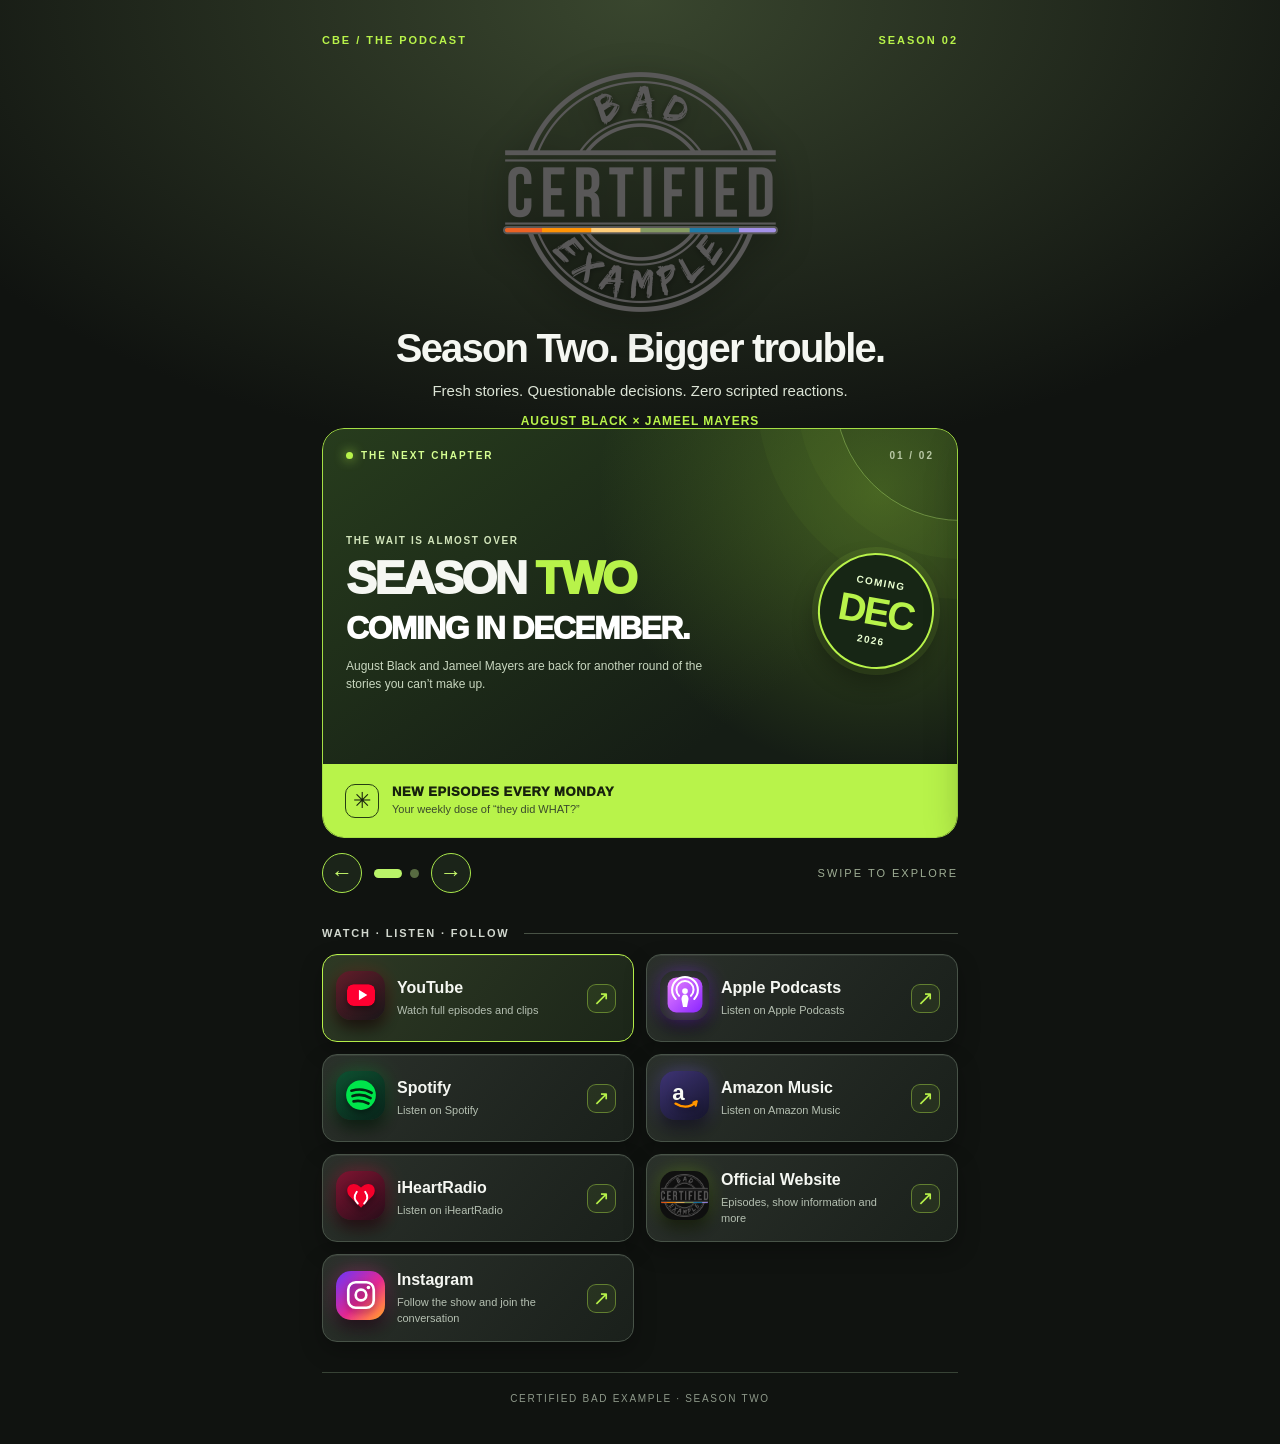
==== links/index.html @ 625cf78c "Add files via upload" ====
<!DOCTYPE html>

<html lang="en"><head><meta charset="utf-8"/><meta content="width=device-width,initial-scale=1" name="viewport"/><meta content="#101310" name="theme-color"/><meta content="Certified Bad Example Podcast Season Two arrives December 2026. New episodes Mondays with August Black and Jameel Mayers. Watch, listen, follow." name="description"/><title>Certified Bad Example | Watch, Listen &amp; Follow</title><style>
:root{--bg:#101310;--panel:#1e231f;--green:#b8f34a;--text:#f5f7f2;--muted:#b2bcb0}*{box-sizing:border-box}body{margin:0;min-height:100vh;background:radial-gradient(ellipse 80% 40% at 50% 0%,#39462e,transparent 80%),#101310;color:var(--text);font-family:Arial,Helvetica,sans-serif}.wrap{max-width:680px;padding:34px 22px 40px;margin:0 auto}.eyebrow{display:flex;justify-content:space-between;gap:10px;color:var(--green);font-size:11px;font-weight:800;letter-spacing:.18em}header{text-align:center}.logo{display:block;width:clamp(190px,44vw,275px);height:auto;margin:26px auto 14px;filter:drop-shadow(0 8px 18px #0007)}h1{font-size:clamp(27px,6vw,40px);letter-spacing:-.045em;margin:4px 0 8px}.lead{margin:0 auto;max-width:430px;color:#dce4d6;font-size:15px;line-height:1.55}.hosts{margin:12px 0 0;color:var(--green);font-size:12px;letter-spacing:.08em;font-weight:800}.divider{display:flex;align-items:center;gap:14px;margin:34px 0 15px;color:#d2d8cf;font-size:11px;font-weight:800;letter-spacing:.17em}.divider:after{content:'';height:1px;background:#485245;flex:1}.grid{display:grid;grid-template-columns:repeat(2,minmax(0,1fr));gap:12px}.card{display:flex;align-items:center;gap:12px;min-height:88px;padding:15px 13px;color:var(--text);background:linear-gradient(130deg,#2a302a,#1a201b);border:1px solid #485348;border-radius:15px;text-decoration:none;transition:transform .15s,border-color .15s}.card:hover:not(.unverified),.card:focus-visible{border-color:var(--green);transform:translateY(-2px);outline:none}.card:first-child{border-color:var(--green);background:linear-gradient(130deg,#2d3924,#1c2619)}.icon{width:43px;height:43px;flex:none;border-radius:11px;display:grid;place-items:center;background:#101711;color:#f8faf6}.icon.apple{color:#fff}.icon.web{color:var(--green)}.icon.instagram{color:#ed77c6}.copy{flex:1;min-width:0}strong{display:block;font-size:16px;line-height:1.25}small{display:block;margin-top:5px;color:#b5c0b2;font-size:11px;line-height:1.4}.go{color:var(--green);font-size:19px}.unverified{opacity:.78;cursor:not-allowed;border-style:dashed}.unverified .go{opacity:.7}.pending{font-size:8px;letter-spacing:.06em;line-height:1.4;color:#d2d8c8;text-align:right;max-width:53px}.note{font-size:11px;color:#9fa99b;text-align:center;line-height:1.6;margin:21px auto 0;max-width:450px}footer{border-top:1px solid #384336;margin-top:30px;padding-top:20px;text-align:center;font-size:10px;letter-spacing:.17em;color:#8e998a}@media(max-width:570px){.wrap{padding:25px 17px 32px}.grid{grid-template-columns:1fr;gap:10px}.card{min-height:74px;padding:12px 15px}.divider{margin-top:29px}.logo{margin-top:22px}}@media(prefers-reduced-motion:reduce){.card{transition:none}}

/* Consistent arrow affordance, luminous floating platform tiles */
.card{position:relative;overflow:visible;isolation:isolate;padding-right:17px;box-shadow:0 9px 22px #0004, inset 0 1px 0 #ffffff10;transition:transform .24s cubic-bezier(.2,.8,.2,1),border-color .24s,box-shadow .24s}
.card .go{display:grid;place-items:center;flex:none;width:29px;height:29px;border:1px solid #b8f34a66;border-radius:9px;background:#b8f34a12;font-size:20px;line-height:1;transition:transform .22s,background .22s}
.icon{position:relative;z-index:1;overflow:visible;width:49px;height:49px;border-radius:15px;background:linear-gradient(145deg,#343b36,#111713);box-shadow:0 9px 15px #0009,0 0 0 1px #ffffff20,inset 0 2px 2px #ffffff26;transform:translateY(-3px);transition:transform .24s cubic-bezier(.2,.8,.2,1),box-shadow .24s,filter .24s;filter:saturate(1.3)}
.icon svg{overflow:visible;filter:drop-shadow(0 3px 3px #0006)}
.icon.youtube{background:linear-gradient(145deg,#56202a,#181618);box-shadow:0 9px 16px #0009,0 0 19px #ff003329}
.icon.apple{background:linear-gradient(145deg,#ab5af0,#5121a0);box-shadow:0 9px 16px #0009,0 0 19px #a04dff55}
.icon.spotify{background:linear-gradient(145deg,#194d34,#0d211a);box-shadow:0 9px 16px #0009,0 0 19px #1ed76044}
.icon.amazon{background:linear-gradient(145deg,#3d3567,#151526);box-shadow:0 9px 16px #0009,0 0 19px #927dff55}
.icon.iheart{background:linear-gradient(145deg,#6c1a30,#230e18);box-shadow:0 9px 16px #0009,0 0 19px #ed255755}
.icon.web{background:linear-gradient(145deg,#314c25,#142017);box-shadow:0 9px 16px #0009,0 0 19px #b8f34a44}
.icon.instagram{background:linear-gradient(135deg,#643bd3,#c43384 55%,#ffae44);color:#fff;box-shadow:0 9px 16px #0009,0 0 19px #ef48ac55}
.card:hover:not(.unverified),.card:focus-visible{transform:translateY(-4px);box-shadow:0 15px 28px #0008,0 0 0 1px #b8f34a24}
.card:hover:not(.unverified) .icon,.card:focus-visible .icon{animation:icon-twitch .42s ease-in-out both;filter:saturate(1.6) brightness(1.12);box-shadow:0 15px 20px #000a,0 0 22px #b8f34a44}
.card:hover:not(.unverified) .go,.card:focus-visible .go{transform:translate(2px,-2px);background:#b8f34a2c}
@keyframes icon-twitch{0%{transform:translateY(-3px) rotate(0)}22%{transform:translateY(-7px) rotate(-8deg)}44%{transform:translateY(-5px) rotate(7deg)}65%{transform:translateY(-8px) rotate(-4deg)}85%{transform:translateY(-6px) rotate(2deg)}100%{transform:translateY(-7px) rotate(0)}}
@media(prefers-reduced-motion:reduce){.card,.icon,.card .go{transition:none!important}.card:hover:not(.unverified) .icon,.card:focus-visible .icon{animation:none!important}}

/* Season two editorial announcement */
.season-feature{position:relative;overflow:hidden;margin:26px 0 3px;padding:21px 23px 0;border:1px solid #a5df45;border-radius:22px;background:radial-gradient(circle at 88% 15%,#6f9e2c75,transparent 43%),linear-gradient(145deg,#273c1d,#151d15 68%);box-shadow:0 18px 48px #0007,0 0 35px #b8f34a16}
.season-feature:before{content:'';position:absolute;width:250px;height:250px;right:-130px;top:-160px;border:1px solid #c8ff7d5c;border-radius:50%;box-shadow:0 0 0 38px #b8f34a08,0 0 0 78px #b8f34a08;pointer-events:none}
.season-topline{display:flex;align-items:center;gap:8px;font-size:10px;letter-spacing:.2em;font-weight:900;color:#d6ff91}.live-dot{width:7px;height:7px;border-radius:50%;background:var(--green);box-shadow:0 0 12px var(--green)}.season-number{margin-left:auto;color:#b9c9a6}
.season-main{display:flex;align-items:center;justify-content:space-between;gap:14px;padding:20px 0 23px}.season-kicker{font-size:10px;font-weight:900;letter-spacing:.16em;color:#d2e5bb}.season-main h2{margin:8px 0 10px;font-size:clamp(29px,5.3vw,46px);line-height:.99;letter-spacing:-.055em;font-weight:950}.season-main h2 em{font-style:normal;color:var(--green)}.season-main h2 span{font-size:.69em;color:#fff;letter-spacing:-.045em}.season-main p{margin:0;max-width:360px;color:#c8d6bf;font-size:12px;line-height:1.5}.dec-stamp{flex:none;display:flex;flex-direction:column;align-items:center;justify-content:center;gap:4px;width:116px;height:116px;border:2px solid var(--green);border-radius:50%;color:#e9ffd1;transform:rotate(10deg);box-shadow:0 0 0 6px #b8f34a18,0 12px 25px #0005;background:#172615}.dec-stamp span{font-size:10px;letter-spacing:.14em;font-weight:900}.dec-stamp b{font-size:39px;line-height:1;color:var(--green);letter-spacing:-.06em}
.monday-banner{display:flex;align-items:center;gap:13px;margin:0 -23px;padding:15px 22px;background:var(--green);color:#17210d}.calendar-icon{display:grid;place-items:center;flex:none;width:34px;height:34px;border:1.5px solid #263d13;border-radius:10px;font-size:22px}.monday-banner div{flex:1}.monday-banner b{display:block;font-size:13px;letter-spacing:.045em;font-weight:950}.monday-banner small{display:block;margin-top:3px;font-size:11px;color:#3a4a2c}.monday-tag{font-size:12px;font-weight:900;white-space:nowrap}
@media(max-width:570px){.season-feature{margin-top:23px;padding:17px 17px 0;border-radius:19px}.season-main{gap:8px;padding:20px 0}.season-main h2{font-size:clamp(28px,8vw,41px)}.season-main p{font-size:11px}.dec-stamp{width:84px;height:84px}.dec-stamp b{font-size:29px}.dec-stamp span{font-size:8px}.monday-banner{margin:0 -17px;padding:14px 15px;gap:9px}.monday-banner b{font-size:11px}.monday-banner small{font-size:10px}.monday-tag{font-size:10px}.calendar-icon{width:30px;height:30px}}
@media(max-width:360px){.dec-stamp{width:69px;height:69px}.dec-stamp b{font-size:24px}.monday-tag{display:none}}


/* Season cards: native horizontal swipe, keyboard/button controls */
.season-viewport{overflow-x:auto;scroll-snap-type:x mandatory;scroll-behavior:smooth;scrollbar-width:none;border-radius:42px}.season-viewport::-webkit-scrollbar{display:none}.season-track{display:flex;width:100%;gap:18px}.season-track>.season-feature{min-width:100%;width:100%;flex:0 0 100%;scroll-snap-align:start;box-sizing:border-box}.season-controls{display:flex;align-items:center;gap:12px;margin:15px 0 20px}.season-arrow{background:#1b2419;border:1px solid #a8e64b;color:#c7fb6c;border-radius:50%;height:40px;width:40px;font-size:22px;cursor:pointer}.season-arrow:hover{background:#baf469;color:#111}.season-dots{display:flex;gap:8px}.season-dot{width:9px;height:9px;border-radius:50%;border:0;background:#586b42;cursor:pointer;padding:0}.season-dot.is-active{background:#baf469;width:28px;border-radius:8px}.swipe-hint{margin-left:auto;font-size:11px;letter-spacing:2px;color:#9fae95}.season-one-slide .season-main{min-height:340px}.season-one-slide h2{font-size:clamp(35px,5vw,78px)}.season-one-cta{display:inline-flex;align-items:center;gap:20px;background:#c0f66b;color:#12200d;padding:15px 22px;border-radius:12px;text-decoration:none;font-weight:900;margin-top:23px;letter-spacing:.5px;box-shadow:0 9px 30px #0005}.season-one-cta:hover{transform:translateY(-3px)}.season-one-medallion{width:200px;height:200px;flex-shrink:0;border:3px solid #c2f76a;border-radius:50%;display:flex;flex-direction:column;justify-content:center;align-items:center;color:#c2f76a;box-shadow:0 0 0 12px #c2f76a15,0 20px 30px #0005}.season-one-medallion b{font-size:96px;line-height:1}.season-one-medallion span{letter-spacing:3px;font-weight:800}.icon.web{background:#111!important;overflow:hidden}.icon.web .web-brand-logo{width:100%;height:100%;object-fit:contain;border-radius:50%;filter:drop-shadow(0 3px 6px #0008)}.icon.apple{background:transparent!important}.icon.apple svg{filter:drop-shadow(0 6px 8px #a055ff55)}
@media(max-width:650px){.season-viewport{border-radius:28px}.season-track{gap:12px}.season-one-medallion{width:92px;height:92px;border-width:2px;position:absolute;right:24px;top:55px}.season-one-medallion b{font-size:42px}.season-one-medallion span{font-size:9px;letter-spacing:1px}.season-one-slide .season-main{position:relative;min-height:0}.season-one-slide .season-main>div:first-child{padding-top:80px}.season-one-cta{font-size:12px;padding:13px 14px}.swipe-hint{font-size:9px;letter-spacing:1px}}
@media(prefers-reduced-motion:reduce){.season-viewport{scroll-behavior:auto}}

/* Both carousel panels retain identical dimensions at every breakpoint. */
.season-viewport{border-radius:22px}
.season-track{align-items:stretch}
.season-track>.season-feature{margin:0;min-height:350px;height:350px;display:flex;flex-direction:column;justify-content:space-between}
.season-feature .season-main{flex:1;min-height:0;padding:14px 0;align-items:center}
.season-one-slide .season-main h2{font-size:clamp(29px,5.3vw,46px)}
.season-one-slide .season-one-cta{margin-top:12px}
@media(max-width:570px){.season-track>.season-feature{height:365px;min-height:365px}.season-one-slide .season-main h2{font-size:clamp(26px,7.3vw,37px)}.season-one-slide .season-one-cta{font-size:10px;padding:9px 10px}.season-main{gap:7px}.season-one-medallion{width:72px;height:72px;min-width:72px}.season-one-medallion b{font-size:30px}}
@media(max-width:380px){.season-track>.season-feature{height:395px;min-height:395px}.season-one-medallion{width:59px;height:59px;min-width:59px}.season-one-medallion b{font-size:24px}}

/* Prevent season-one CTA from overlapping the pinned bottom banner. */
.season-one-slide .season-main{min-height:0!important;flex:1 1 auto;align-items:center;padding-bottom:14px!important;overflow:hidden}
.season-one-slide .season-main>div:first-child{min-width:0}
.season-one-slide .season-one-cta{margin-top:12px!important;padding:12px 18px!important;font-size:clamp(12px,1.5vw,18px);max-width:100%;position:relative;z-index:2;white-space:normal}
.season-one-slide .season-main h2{line-height:1.02!important;margin:9px 0!important}
.season-one-slide .season-main p{margin:9px 0!important}
.season-one-slide .monday-banner{flex-shrink:0;position:relative;z-index:3}
@media(max-width:650px){.season-one-slide .season-main{padding:11px 14px 10px!important;align-items:stretch}.season-one-slide .season-main>div:first-child{padding-top:75px!important}.season-one-slide .season-main h2{font-size:clamp(28px,7vw,42px)!important;line-height:1.02!important}.season-one-slide .season-main p{font-size:12px!important;line-height:1.35!important;margin:6px 0!important}.season-one-slide .season-one-cta{font-size:11px!important;padding:10px 11px!important;margin-top:8px!important}.season-one-slide .season-kicker{font-size:10px!important}}
</style><style>
/* October master: season panels equal height; CTA never touches banner */
.season-track{align-items:stretch}.season-track>.season-feature{height:410px!important;min-height:410px!important;max-height:410px!important;margin-bottom:0!important;display:flex;flex-direction:column;padding-bottom:0!important}
.season-track .season-main{flex:1;min-height:0;align-items:center;padding:15px 0 18px!important}
.season-track .monday-banner{margin-top:auto;flex:none;min-height:73px}
.season-track .season-one-cta,.season-track .season-cta{display:inline-flex;align-items:center;justify-content:space-between;gap:16px;max-width:100%;width:auto!important;min-height:48px!important;margin-top:14px!important;padding:12px 17px!important;font-size:clamp(11px,1.6vw,15px)!important;line-height:1.15!important;border-radius:12px!important;white-space:normal!important;text-align:left;box-sizing:border-box}
.season-track .season-one-cta:hover{transform:translateY(-2px)}
@media(max-width:570px){.season-track>.season-feature{height:405px!important;min-height:405px!important;max-height:405px!important}.season-track .season-main{padding:14px 0!important;align-items:center}.season-track .season-one-cta{font-size:12px!important;min-height:48px!important;padding:11px 13px!important}.season-track .season-main h2{font-size:clamp(26px,7.1vw,40px)!important;line-height:1.04!important}.season-track .dec-stamp{width:72px;height:72px}.season-track .season-one-stamp{width:82px!important;height:82px!important}}
@media(max-width:370px){.season-track>.season-feature{height:435px!important;min-height:435px!important;max-height:435px!important}.season-track .season-main h2{font-size:26px!important}}
</style><style>@media(max-width:570px){.season-track .season-feature:has(a[href="season-one.html"]) .dec-stamp,.season-track .season-feature:has(a[href="season-one.html"]) .season-one-stamp{display:none!important}.season-track .season-feature:has(a[href="season-one.html"]) .season-main{justify-content:flex-start!important}.season-track .season-feature:has(a[href="season-one.html"]) .season-main>div:first-child{max-width:100%!important}}</style><style>.link-note{color:#bfc9b7;font-size:12px;line-height:1.5;margin:12px 6px 0;max-width:650px}</style></head><body><main class="wrap"><div class="eyebrow"><span>CBE / THE PODCAST</span><span>SEASON 02</span></div><header><img alt="Certified Bad Examples official logo" class="logo" src="[data-uri]"/><h1>Season Two. Bigger trouble.</h1><p class="lead">Fresh stories. Questionable decisions. Zero scripted reactions.</p><p class="hosts">AUGUST BLACK × JAMEEL MAYERS</p></header><div aria-label="Season highlights, swipe to browse" class="season-viewport"><div class="season-track" id="season-track"><section aria-label="Season two premiere announcement" class="season-feature"><div class="season-topline"><span class="live-dot"></span> THE NEXT CHAPTER <span class="season-number">01 / 02</span></div><div class="season-main"><div><span class="season-kicker">THE WAIT IS ALMOST OVER</span><h2>SEASON <em>TWO</em><br/><span>COMING IN DECEMBER.</span></h2><p>August Black and Jameel Mayers are back for another round of the stories you can’t make up.</p></div><div aria-hidden="true" class="dec-stamp"><span>COMING</span><b>DEC</b><span>2026</span></div></div><div class="monday-banner"><span aria-hidden="true" class="calendar-icon">✳</span><div><b>NEW EPISODES EVERY MONDAY</b><small>Your weekly dose of “they did WHAT?”</small></div></div></section><section aria-label="Season one archive" class="season-feature season-one-slide"><div class="season-topline"><span class="live-dot"></span> THE FIRST CHAPTER <span class="season-number">02 / 02</span></div><div class="season-main"><div><span class="season-kicker">19 EPISODES. COUNTLESS BAD DECISIONS.</span><h2>SEASON <em>ONE</em><br/><span>THE CHAOS THAT STARTED IT ALL.</span></h2><p>August Black and Jameel Mayers survived 19 episodes of questionable judgment. You can watch every one.</p><a class="season-one-cta" href="season-one.html">EXPLORE ALL 19 EPISODES <span aria-hidden="true">↗</span></a></div><div aria-hidden="true" class="season-one-medallion"><b>19</b><span>EPISODES</span></div></div><div class="monday-banner"><span aria-hidden="true" class="calendar-icon">▶</span><div><b>THE ENTIRE FIRST SEASON</b><small>Watch the stories that started the conversation.</small></div></div></section></div></div><div class="season-controls"><button aria-label="Previous season card" class="season-arrow" id="prev-season" type="button">←</button><span class="season-dots"><button aria-current="true" aria-label="Show season two card" class="season-dot is-active" data-slide="0" type="button"></button><button aria-label="Show season one card" class="season-dot" data-slide="1" type="button"></button></span><button aria-label="Next season card" class="season-arrow" id="next-season" type="button">→</button><span class="swipe-hint">SWIPE TO EXPLORE</span></div><div class="divider">WATCH · LISTEN · FOLLOW</div><nav aria-label="Podcast destinations" class="grid"><a aria-label="YouTube: Watch full episodes and clips" class="card" href="https://www.youtube.com/@CertifiedBadExample_Podcast" rel="noopener noreferrer" target="_blank"><span class="icon youtube"><svg aria-hidden="true" height="34" role="img" viewbox="0 0 32 32" width="34"><rect fill="#FF0033" height="20" rx="6" width="26" x="3" y="6"></rect><path d="M14 11l8 5-8 5z" fill="white"></path></svg></span><span class="copy"><strong>YouTube</strong><small>Watch full episodes and clips</small></span><span aria-hidden="true" class="go">↗</span></a><a aria-label="Apple Podcasts: Listen on Apple Podcasts" class="card" data-link-status="platform-search-not-direct-listing" href="https://podcasts.apple.com/us/podcast/certified-bad-example-podcast/id1891465123" rel="noopener noreferrer" target="_blank"><span class="icon apple"><svg aria-hidden="true" height="38" viewbox="0 0 48 48" width="38"><defs><lineargradient id="apGrad" x1="0" x2="1" y1="0" y2="1"><stop stop-color="#db8cff"></stop><stop offset="1" stop-color="#7b2ee6"></stop></lineargradient></defs><rect fill="url(#apGrad)" height="44" rx="11" width="44" x="2" y="2"></rect><circle cx="24" cy="19" fill="white" r="3.6"></circle><path d="M19.5 29c.4-3.8 2-5.6 4.5-5.6s4.1 1.8 4.5 5.6l-2 10h-5z" fill="white"></path><path d="M16.5 25a10.8 10.8 0 1 1 15 0M12.3 29a16.3 16.3 0 1 1 23.4 0" fill="none" stroke="white" stroke-linecap="round" stroke-width="2.6"></path></svg></span><span class="copy"><strong>Apple Podcasts</strong><small>Listen on Apple Podcasts</small></span><span aria-hidden="true" class="go">↗</span></a><a aria-label="Spotify: Listen on Spotify" class="card" data-link-status="platform-search-not-direct-listing" href="https://open.spotify.com/show/1NpJSMO56lSqh73CsW2lV0?si=5e8efbe4632c406e" rel="noopener noreferrer" target="_blank"><span class="icon spotify"><svg aria-hidden="true" height="34" role="img" viewbox="0 0 32 32" width="34"><circle cx="16" cy="16" fill="#1ED760" r="14"></circle><path d="M7 12c7-2 14-1 19 2M8 17c6-2 12-1 17 2M9 22c5-1 10 0 14 2" fill="none" stroke="#092314" stroke-linecap="round" stroke-width="2.5"></path></svg></span><span class="copy"><strong>Spotify</strong><small>Listen on Spotify</small></span><span aria-hidden="true" class="go">↗</span></a><a aria-label="Amazon Music: Listen on Amazon Music" class="card" href="https://music.amazon.com/podcasts/b48de740-711e-4e06-acd8-63424a7d4831/certified-bad-example-podcast" rel="noopener noreferrer" target="_blank"><span class="icon amazon"><svg aria-hidden="true" height="34" role="img" viewbox="0 0 32 32" width="34"><text fill="currentColor" font-family="Arial,sans-serif" font-size="21" font-weight="800" x="4" y="21">a</text><path d="M7 24c8 5 15 3 20-2l-3 1m3-1-1 4" fill="none" stroke="#FF9900" stroke-linecap="round" stroke-linejoin="round" stroke-width="2"></path></svg></span><span class="copy"><strong>Amazon Music</strong><small>Listen on Amazon Music</small></span><span aria-hidden="true" class="go">↗</span></a><a aria-label="iHeartRadio: Listen on iHeartRadio" class="card" data-link-status="platform-search-not-direct-listing" href="https://www.iheart.com/podcast/269-certified-bad-example-podc-342770700" rel="noopener noreferrer" target="_blank"><span class="icon iheart"><svg aria-hidden="true" height="34" role="img" viewbox="0 0 32 32" width="34"><path d="M16 28 5 17C-1 9 8 1 16 9c8-8 17 0 11 8z" fill="#C6002B"></path><path d="M12 13c-3 4-2 8 1 11m7-11c3 4 2 8-1 11" fill="none" stroke="white" stroke-linecap="round" stroke-width="1.8"></path></svg></span><span class="copy"><strong>iHeartRadio</strong><small>Listen on iHeartRadio</small></span><span aria-hidden="true" class="go">↗</span></a><a aria-label="Official Website: Episodes, show information and more" class="card" href="https://cbe-podcast.pages.dev/#home" rel="noopener noreferrer" target="_blank"><span class="icon web"><img alt="" class="web-brand-logo" height="44" src="[data-uri]" width="44"/></span><span class="copy"><strong>Official Website</strong><small>Episodes, show information and more</small></span><span aria-hidden="true" class="go">↗</span></a><a aria-label="Instagram: Follow the show and join the conversation" class="card" href="https://www.instagram.com/certifiedbadexample/" rel="noopener noreferrer" target="_blank"><span class="icon instagram"><svg aria-hidden="true" height="34" role="img" viewbox="0 0 32 32" width="34"><rect fill="none" height="24" rx="7" stroke="currentColor" stroke-width="2.5" width="24" x="4" y="4"></rect><circle cx="16" cy="16" fill="none" r="5" stroke="currentColor" stroke-width="2.5"></circle><circle cx="23" cy="9" fill="currentColor" r="1.7"></circle></svg></span><span class="copy"><strong>Instagram</strong><small>Follow the show and join the conversation</small></span><span aria-hidden="true" class="go">↗</span></a></nav><footer>CERTIFIED BAD EXAMPLE · SEASON TWO</footer></main><script>(()=>{const v=document.querySelector('.season-viewport'),dots=[...document.querySelectorAll('.season-dot')];const go=i=>{v.scrollTo({left:i*v.clientWidth,behavior:matchMedia('(prefers-reduced-motion: reduce)').matches?'instant':'smooth'});};document.querySelector('#prev-season').addEventListener('click',()=>go(Math.max(0,Math.round(v.scrollLeft/v.clientWidth)-1)));document.querySelector('#next-season').addEventListener('click',()=>go(Math.min(1,Math.round(v.scrollLeft/v.clientWidth)+1)));dots.forEach((b,i)=>b.addEventListener('click',()=>go(i)));v.addEventListener('scroll',()=>{let i=Math.max(0,Math.min(1,Math.round(v.scrollLeft/v.clientWidth)));dots.forEach((d,j)=>{d.classList.toggle('is-active',i===j);if(i===j)d.setAttribute('aria-current','true');else d.removeAttribute('aria-current')})},{passive:true});})();</script></body></html>
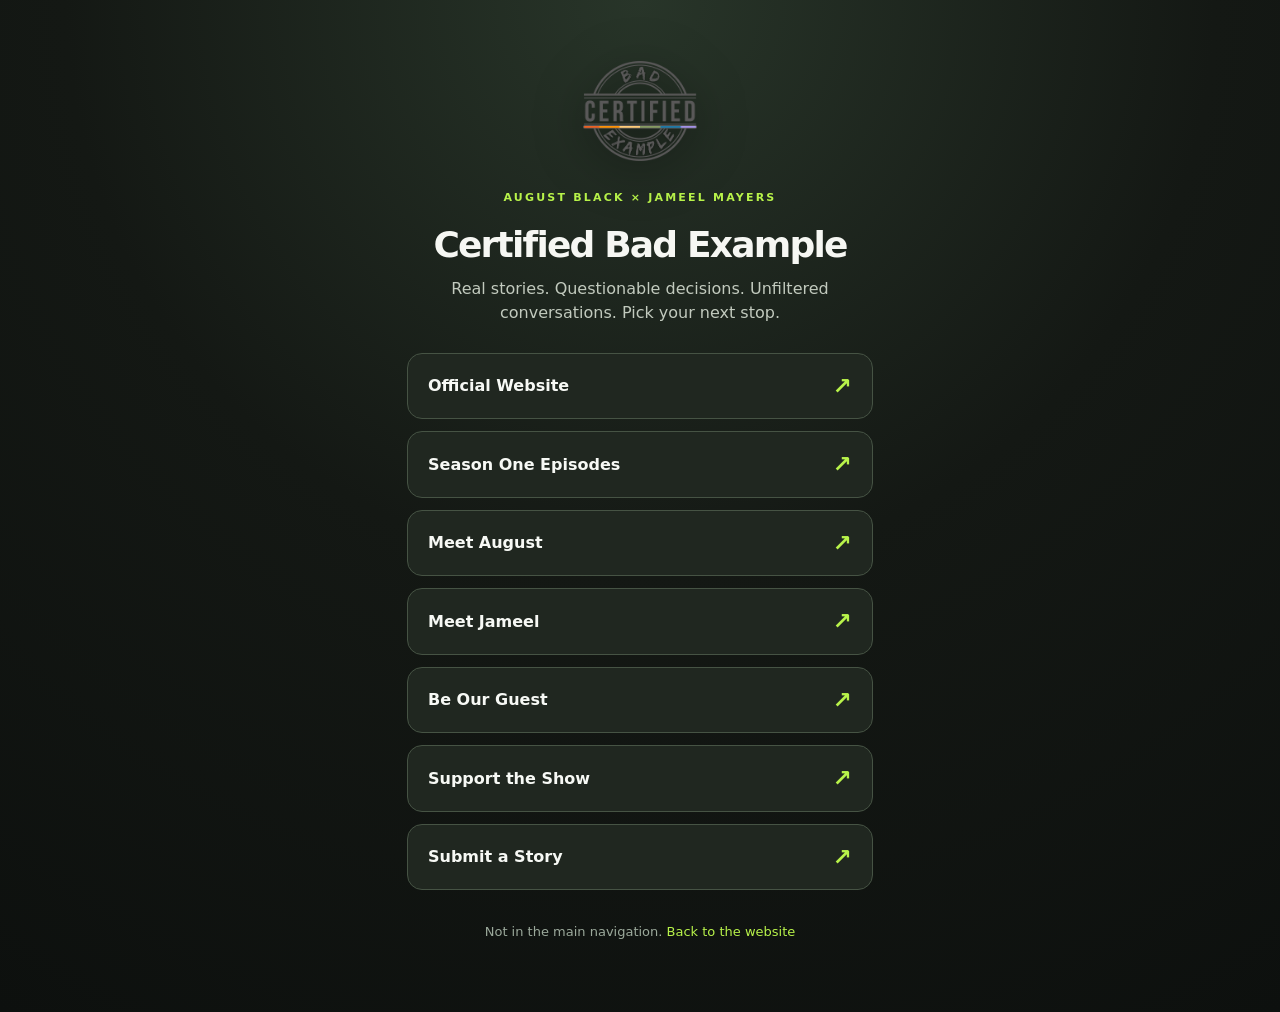
==== commit 53cde5a1: "Add files via upload" ====
--- a/links/index.html
+++ b/links/index.html
@@ -1,66 +1,3 @@
-<!DOCTYPE html>
-
-<html lang="en"><head><meta charset="utf-8"/><meta content="width=device-width,initial-scale=1" name="viewport"/><meta content="#101310" name="theme-color"/><meta content="Certified Bad Example Podcast Season Two arrives December 2026. New episodes Mondays with August Black and Jameel Mayers. Watch, listen, follow." name="description"/><title>Certified Bad Example | Watch, Listen &amp; Follow</title><style>
-:root{--bg:#101310;--panel:#1e231f;--green:#b8f34a;--text:#f5f7f2;--muted:#b2bcb0}*{box-sizing:border-box}body{margin:0;min-height:100vh;background:radial-gradient(ellipse 80% 40% at 50% 0%,#39462e,transparent 80%),#101310;color:var(--text);font-family:Arial,Helvetica,sans-serif}.wrap{max-width:680px;padding:34px 22px 40px;margin:0 auto}.eyebrow{display:flex;justify-content:space-between;gap:10px;color:var(--green);font-size:11px;font-weight:800;letter-spacing:.18em}header{text-align:center}.logo{display:block;width:clamp(190px,44vw,275px);height:auto;margin:26px auto 14px;filter:drop-shadow(0 8px 18px #0007)}h1{font-size:clamp(27px,6vw,40px);letter-spacing:-.045em;margin:4px 0 8px}.lead{margin:0 auto;max-width:430px;color:#dce4d6;font-size:15px;line-height:1.55}.hosts{margin:12px 0 0;color:var(--green);font-size:12px;letter-spacing:.08em;font-weight:800}.divider{display:flex;align-items:center;gap:14px;margin:34px 0 15px;color:#d2d8cf;font-size:11px;font-weight:800;letter-spacing:.17em}.divider:after{content:'';height:1px;background:#485245;flex:1}.grid{display:grid;grid-template-columns:repeat(2,minmax(0,1fr));gap:12px}.card{display:flex;align-items:center;gap:12px;min-height:88px;padding:15px 13px;color:var(--text);background:linear-gradient(130deg,#2a302a,#1a201b);border:1px solid #485348;border-radius:15px;text-decoration:none;transition:transform .15s,border-color .15s}.card:hover:not(.unverified),.card:focus-visible{border-color:var(--green);transform:translateY(-2px);outline:none}.card:first-child{border-color:var(--green);background:linear-gradient(130deg,#2d3924,#1c2619)}.icon{width:43px;height:43px;flex:none;border-radius:11px;display:grid;place-items:center;background:#101711;color:#f8faf6}.icon.apple{color:#fff}.icon.web{color:var(--green)}.icon.instagram{color:#ed77c6}.copy{flex:1;min-width:0}strong{display:block;font-size:16px;line-height:1.25}small{display:block;margin-top:5px;color:#b5c0b2;font-size:11px;line-height:1.4}.go{color:var(--green);font-size:19px}.unverified{opacity:.78;cursor:not-allowed;border-style:dashed}.unverified .go{opacity:.7}.pending{font-size:8px;letter-spacing:.06em;line-height:1.4;color:#d2d8c8;text-align:right;max-width:53px}.note{font-size:11px;color:#9fa99b;text-align:center;line-height:1.6;margin:21px auto 0;max-width:450px}footer{border-top:1px solid #384336;margin-top:30px;padding-top:20px;text-align:center;font-size:10px;letter-spacing:.17em;color:#8e998a}@media(max-width:570px){.wrap{padding:25px 17px 32px}.grid{grid-template-columns:1fr;gap:10px}.card{min-height:74px;padding:12px 15px}.divider{margin-top:29px}.logo{margin-top:22px}}@media(prefers-reduced-motion:reduce){.card{transition:none}}
-
-/* Consistent arrow affordance, luminous floating platform tiles */
-.card{position:relative;overflow:visible;isolation:isolate;padding-right:17px;box-shadow:0 9px 22px #0004, inset 0 1px 0 #ffffff10;transition:transform .24s cubic-bezier(.2,.8,.2,1),border-color .24s,box-shadow .24s}
-.card .go{display:grid;place-items:center;flex:none;width:29px;height:29px;border:1px solid #b8f34a66;border-radius:9px;background:#b8f34a12;font-size:20px;line-height:1;transition:transform .22s,background .22s}
-.icon{position:relative;z-index:1;overflow:visible;width:49px;height:49px;border-radius:15px;background:linear-gradient(145deg,#343b36,#111713);box-shadow:0 9px 15px #0009,0 0 0 1px #ffffff20,inset 0 2px 2px #ffffff26;transform:translateY(-3px);transition:transform .24s cubic-bezier(.2,.8,.2,1),box-shadow .24s,filter .24s;filter:saturate(1.3)}
-.icon svg{overflow:visible;filter:drop-shadow(0 3px 3px #0006)}
-.icon.youtube{background:linear-gradient(145deg,#56202a,#181618);box-shadow:0 9px 16px #0009,0 0 19px #ff003329}
-.icon.apple{background:linear-gradient(145deg,#ab5af0,#5121a0);box-shadow:0 9px 16px #0009,0 0 19px #a04dff55}
-.icon.spotify{background:linear-gradient(145deg,#194d34,#0d211a);box-shadow:0 9px 16px #0009,0 0 19px #1ed76044}
-.icon.amazon{background:linear-gradient(145deg,#3d3567,#151526);box-shadow:0 9px 16px #0009,0 0 19px #927dff55}
-.icon.iheart{background:linear-gradient(145deg,#6c1a30,#230e18);box-shadow:0 9px 16px #0009,0 0 19px #ed255755}
-.icon.web{background:linear-gradient(145deg,#314c25,#142017);box-shadow:0 9px 16px #0009,0 0 19px #b8f34a44}
-.icon.instagram{background:linear-gradient(135deg,#643bd3,#c43384 55%,#ffae44);color:#fff;box-shadow:0 9px 16px #0009,0 0 19px #ef48ac55}
-.card:hover:not(.unverified),.card:focus-visible{transform:translateY(-4px);box-shadow:0 15px 28px #0008,0 0 0 1px #b8f34a24}
-.card:hover:not(.unverified) .icon,.card:focus-visible .icon{animation:icon-twitch .42s ease-in-out both;filter:saturate(1.6) brightness(1.12);box-shadow:0 15px 20px #000a,0 0 22px #b8f34a44}
-.card:hover:not(.unverified) .go,.card:focus-visible .go{transform:translate(2px,-2px);background:#b8f34a2c}
-@keyframes icon-twitch{0%{transform:translateY(-3px) rotate(0)}22%{transform:translateY(-7px) rotate(-8deg)}44%{transform:translateY(-5px) rotate(7deg)}65%{transform:translateY(-8px) rotate(-4deg)}85%{transform:translateY(-6px) rotate(2deg)}100%{transform:translateY(-7px) rotate(0)}}
-@media(prefers-reduced-motion:reduce){.card,.icon,.card .go{transition:none!important}.card:hover:not(.unverified) .icon,.card:focus-visible .icon{animation:none!important}}
-
-/* Season two editorial announcement */
-.season-feature{position:relative;overflow:hidden;margin:26px 0 3px;padding:21px 23px 0;border:1px solid #a5df45;border-radius:22px;background:radial-gradient(circle at 88% 15%,#6f9e2c75,transparent 43%),linear-gradient(145deg,#273c1d,#151d15 68%);box-shadow:0 18px 48px #0007,0 0 35px #b8f34a16}
-.season-feature:before{content:'';position:absolute;width:250px;height:250px;right:-130px;top:-160px;border:1px solid #c8ff7d5c;border-radius:50%;box-shadow:0 0 0 38px #b8f34a08,0 0 0 78px #b8f34a08;pointer-events:none}
-.season-topline{display:flex;align-items:center;gap:8px;font-size:10px;letter-spacing:.2em;font-weight:900;color:#d6ff91}.live-dot{width:7px;height:7px;border-radius:50%;background:var(--green);box-shadow:0 0 12px var(--green)}.season-number{margin-left:auto;color:#b9c9a6}
-.season-main{display:flex;align-items:center;justify-content:space-between;gap:14px;padding:20px 0 23px}.season-kicker{font-size:10px;font-weight:900;letter-spacing:.16em;color:#d2e5bb}.season-main h2{margin:8px 0 10px;font-size:clamp(29px,5.3vw,46px);line-height:.99;letter-spacing:-.055em;font-weight:950}.season-main h2 em{font-style:normal;color:var(--green)}.season-main h2 span{font-size:.69em;color:#fff;letter-spacing:-.045em}.season-main p{margin:0;max-width:360px;color:#c8d6bf;font-size:12px;line-height:1.5}.dec-stamp{flex:none;display:flex;flex-direction:column;align-items:center;justify-content:center;gap:4px;width:116px;height:116px;border:2px solid var(--green);border-radius:50%;color:#e9ffd1;transform:rotate(10deg);box-shadow:0 0 0 6px #b8f34a18,0 12px 25px #0005;background:#172615}.dec-stamp span{font-size:10px;letter-spacing:.14em;font-weight:900}.dec-stamp b{font-size:39px;line-height:1;color:var(--green);letter-spacing:-.06em}
-.monday-banner{display:flex;align-items:center;gap:13px;margin:0 -23px;padding:15px 22px;background:var(--green);color:#17210d}.calendar-icon{display:grid;place-items:center;flex:none;width:34px;height:34px;border:1.5px solid #263d13;border-radius:10px;font-size:22px}.monday-banner div{flex:1}.monday-banner b{display:block;font-size:13px;letter-spacing:.045em;font-weight:950}.monday-banner small{display:block;margin-top:3px;font-size:11px;color:#3a4a2c}.monday-tag{font-size:12px;font-weight:900;white-space:nowrap}
-@media(max-width:570px){.season-feature{margin-top:23px;padding:17px 17px 0;border-radius:19px}.season-main{gap:8px;padding:20px 0}.season-main h2{font-size:clamp(28px,8vw,41px)}.season-main p{font-size:11px}.dec-stamp{width:84px;height:84px}.dec-stamp b{font-size:29px}.dec-stamp span{font-size:8px}.monday-banner{margin:0 -17px;padding:14px 15px;gap:9px}.monday-banner b{font-size:11px}.monday-banner small{font-size:10px}.monday-tag{font-size:10px}.calendar-icon{width:30px;height:30px}}
-@media(max-width:360px){.dec-stamp{width:69px;height:69px}.dec-stamp b{font-size:24px}.monday-tag{display:none}}
-
-
-/* Season cards: native horizontal swipe, keyboard/button controls */
-.season-viewport{overflow-x:auto;scroll-snap-type:x mandatory;scroll-behavior:smooth;scrollbar-width:none;border-radius:42px}.season-viewport::-webkit-scrollbar{display:none}.season-track{display:flex;width:100%;gap:18px}.season-track>.season-feature{min-width:100%;width:100%;flex:0 0 100%;scroll-snap-align:start;box-sizing:border-box}.season-controls{display:flex;align-items:center;gap:12px;margin:15px 0 20px}.season-arrow{background:#1b2419;border:1px solid #a8e64b;color:#c7fb6c;border-radius:50%;height:40px;width:40px;font-size:22px;cursor:pointer}.season-arrow:hover{background:#baf469;color:#111}.season-dots{display:flex;gap:8px}.season-dot{width:9px;height:9px;border-radius:50%;border:0;background:#586b42;cursor:pointer;padding:0}.season-dot.is-active{background:#baf469;width:28px;border-radius:8px}.swipe-hint{margin-left:auto;font-size:11px;letter-spacing:2px;color:#9fae95}.season-one-slide .season-main{min-height:340px}.season-one-slide h2{font-size:clamp(35px,5vw,78px)}.season-one-cta{display:inline-flex;align-items:center;gap:20px;background:#c0f66b;color:#12200d;padding:15px 22px;border-radius:12px;text-decoration:none;font-weight:900;margin-top:23px;letter-spacing:.5px;box-shadow:0 9px 30px #0005}.season-one-cta:hover{transform:translateY(-3px)}.season-one-medallion{width:200px;height:200px;flex-shrink:0;border:3px solid #c2f76a;border-radius:50%;display:flex;flex-direction:column;justify-content:center;align-items:center;color:#c2f76a;box-shadow:0 0 0 12px #c2f76a15,0 20px 30px #0005}.season-one-medallion b{font-size:96px;line-height:1}.season-one-medallion span{letter-spacing:3px;font-weight:800}.icon.web{background:#111!important;overflow:hidden}.icon.web .web-brand-logo{width:100%;height:100%;object-fit:contain;border-radius:50%;filter:drop-shadow(0 3px 6px #0008)}.icon.apple{background:transparent!important}.icon.apple svg{filter:drop-shadow(0 6px 8px #a055ff55)}
-@media(max-width:650px){.season-viewport{border-radius:28px}.season-track{gap:12px}.season-one-medallion{width:92px;height:92px;border-width:2px;position:absolute;right:24px;top:55px}.season-one-medallion b{font-size:42px}.season-one-medallion span{font-size:9px;letter-spacing:1px}.season-one-slide .season-main{position:relative;min-height:0}.season-one-slide .season-main>div:first-child{padding-top:80px}.season-one-cta{font-size:12px;padding:13px 14px}.swipe-hint{font-size:9px;letter-spacing:1px}}
-@media(prefers-reduced-motion:reduce){.season-viewport{scroll-behavior:auto}}
-
-/* Both carousel panels retain identical dimensions at every breakpoint. */
-.season-viewport{border-radius:22px}
-.season-track{align-items:stretch}
-.season-track>.season-feature{margin:0;min-height:350px;height:350px;display:flex;flex-direction:column;justify-content:space-between}
-.season-feature .season-main{flex:1;min-height:0;padding:14px 0;align-items:center}
-.season-one-slide .season-main h2{font-size:clamp(29px,5.3vw,46px)}
-.season-one-slide .season-one-cta{margin-top:12px}
-@media(max-width:570px){.season-track>.season-feature{height:365px;min-height:365px}.season-one-slide .season-main h2{font-size:clamp(26px,7.3vw,37px)}.season-one-slide .season-one-cta{font-size:10px;padding:9px 10px}.season-main{gap:7px}.season-one-medallion{width:72px;height:72px;min-width:72px}.season-one-medallion b{font-size:30px}}
-@media(max-width:380px){.season-track>.season-feature{height:395px;min-height:395px}.season-one-medallion{width:59px;height:59px;min-width:59px}.season-one-medallion b{font-size:24px}}
-
-/* Prevent season-one CTA from overlapping the pinned bottom banner. */
-.season-one-slide .season-main{min-height:0!important;flex:1 1 auto;align-items:center;padding-bottom:14px!important;overflow:hidden}
-.season-one-slide .season-main>div:first-child{min-width:0}
-.season-one-slide .season-one-cta{margin-top:12px!important;padding:12px 18px!important;font-size:clamp(12px,1.5vw,18px);max-width:100%;position:relative;z-index:2;white-space:normal}
-.season-one-slide .season-main h2{line-height:1.02!important;margin:9px 0!important}
-.season-one-slide .season-main p{margin:9px 0!important}
-.season-one-slide .monday-banner{flex-shrink:0;position:relative;z-index:3}
-@media(max-width:650px){.season-one-slide .season-main{padding:11px 14px 10px!important;align-items:stretch}.season-one-slide .season-main>div:first-child{padding-top:75px!important}.season-one-slide .season-main h2{font-size:clamp(28px,7vw,42px)!important;line-height:1.02!important}.season-one-slide .season-main p{font-size:12px!important;line-height:1.35!important;margin:6px 0!important}.season-one-slide .season-one-cta{font-size:11px!important;padding:10px 11px!important;margin-top:8px!important}.season-one-slide .season-kicker{font-size:10px!important}}
-</style><style>
-/* October master: season panels equal height; CTA never touches banner */
-.season-track{align-items:stretch}.season-track>.season-feature{height:410px!important;min-height:410px!important;max-height:410px!important;margin-bottom:0!important;display:flex;flex-direction:column;padding-bottom:0!important}
-.season-track .season-main{flex:1;min-height:0;align-items:center;padding:15px 0 18px!important}
-.season-track .monday-banner{margin-top:auto;flex:none;min-height:73px}
-.season-track .season-one-cta,.season-track .season-cta{display:inline-flex;align-items:center;justify-content:space-between;gap:16px;max-width:100%;width:auto!important;min-height:48px!important;margin-top:14px!important;padding:12px 17px!important;font-size:clamp(11px,1.6vw,15px)!important;line-height:1.15!important;border-radius:12px!important;white-space:normal!important;text-align:left;box-sizing:border-box}
-.season-track .season-one-cta:hover{transform:translateY(-2px)}
-@media(max-width:570px){.season-track>.season-feature{height:405px!important;min-height:405px!important;max-height:405px!important}.season-track .season-main{padding:14px 0!important;align-items:center}.season-track .season-one-cta{font-size:12px!important;min-height:48px!important;padding:11px 13px!important}.season-track .season-main h2{font-size:clamp(26px,7.1vw,40px)!important;line-height:1.04!important}.season-track .dec-stamp{width:72px;height:72px}.season-track .season-one-stamp{width:82px!important;height:82px!important}}
-@media(max-width:370px){.season-track>.season-feature{height:435px!important;min-height:435px!important;max-height:435px!important}.season-track .season-main h2{font-size:26px!important}}
-</style><style>@media(max-width:570px){.season-track .season-feature:has(a[href="season-one.html"]) .dec-stamp,.season-track .season-feature:has(a[href="season-one.html"]) .season-one-stamp{display:none!important}.season-track .season-feature:has(a[href="season-one.html"]) .season-main{justify-content:flex-start!important}.season-track .season-feature:has(a[href="season-one.html"]) .season-main>div:first-child{max-width:100%!important}}</style><style>.link-note{color:#bfc9b7;font-size:12px;line-height:1.5;margin:12px 6px 0;max-width:650px}</style></head><body><main class="wrap"><div class="eyebrow"><span>CBE / THE PODCAST</span><span>SEASON 02</span></div><header><img alt="Certified Bad Examples official logo" class="logo" src="[data-uri]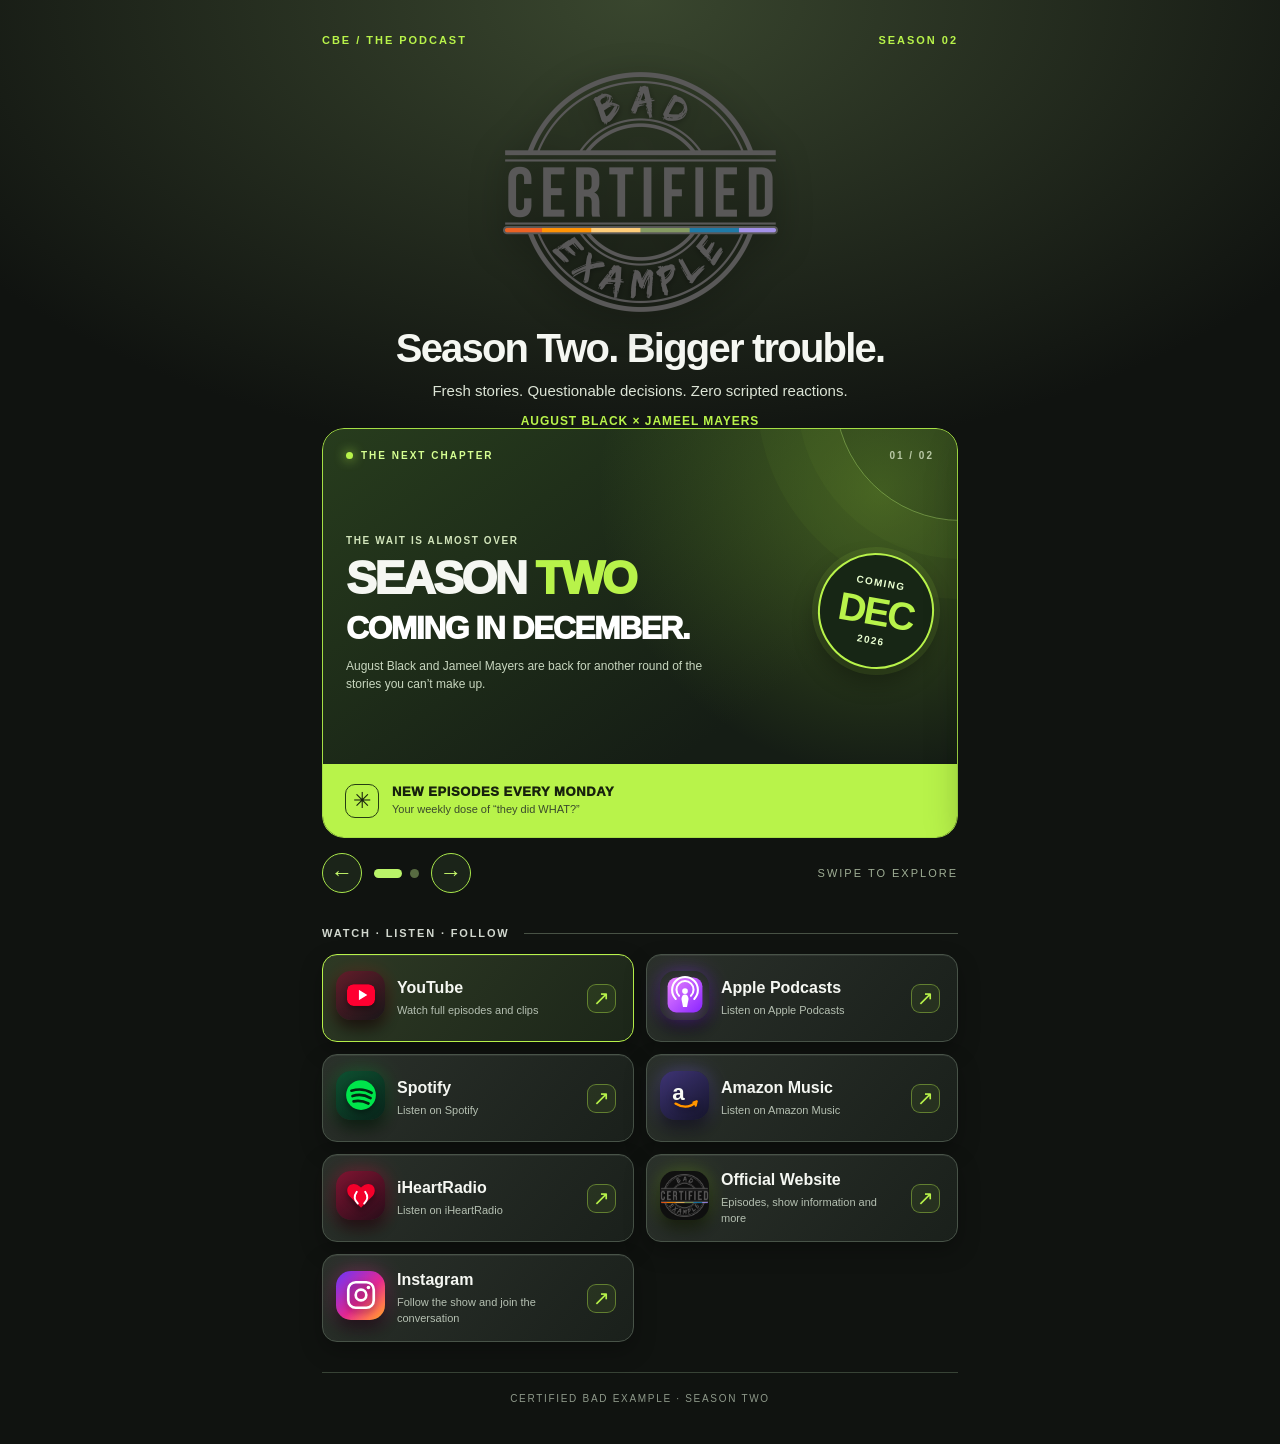
==== commit b07851d7: "Add files via upload" ====
--- a/links/index.html
+++ b/links/index.html
@@ -1,3 +1,66 @@
-<!doctype html><html lang="en"><head><meta charset="utf-8"><meta name="viewport" content="width=device-width, initial-scale=1"><meta name="robots" content="noindex, nofollow"><meta name="theme-color" content="#121512"><title>Links | Certified Bad Example</title><style>
-:root{color-scheme:dark}*{box-sizing:border-box}body{margin:0;background:radial-gradient(circle at 50% 0%,#283529 0%,#141814 48%,#0d100e 100%);color:#f6f7f3;font:16px/1.5 system-ui,-apple-system,Segoe UI,sans-serif;min-height:100vh}main{max-width:510px;margin:auto;padding:54px 22px 70px;text-align:center}.logo{width:114px;height:114px;object-fit:contain;filter:drop-shadow(0 8px 24px #0009)}h1{font-size:clamp(27px,6vw,36px);line-height:1.12;letter-spacing:-.05em;margin:18px 0 12px}p{color:#c2cabe;margin:0 0 28px}.tag{color:#b8f34a;text-transform:uppercase;letter-spacing:.2em;font-weight:750;font-size:11px;margin-top:15px}.links{display:grid;gap:12px;text-align:left}.links a{display:flex;align-items:center;justify-content:space-between;gap:16px;min-height:64px;padding:15px 20px;color:#f7f9f5;text-decoration:none;background:#202720;border:1px solid #465344;border-radius:15px;font-weight:700;transition:background .2s,border-color .2s}.links a:hover,.links a:focus-visible{background:#2b382b;border-color:#b8f34a;outline:none}.links span{color:#b8f34a;font-size:23px}.foot{margin-top:32px;font-size:13px;color:#9ba99b}.foot a{color:#b8f34a;text-decoration:none}@media(max-width:420px){main{padding-top:34px}.logo{width:96px;height:96px}}
-</style></head><body><main><img class="logo" src="certified-bad-logo.png" alt="Certified Bad Example logo"><div class="tag">August Black × Jameel Mayers</div><h1>Certified Bad Example</h1><p>Real stories. Questionable decisions. Unfiltered conversations. Pick your next stop.</p><nav class="links" aria-label="Quick links"><a href="/">Official Website <span aria-hidden="true">↗</span></a><a href="/season-one.html">Season One Episodes <span aria-hidden="true">↗</span></a><a href="/august.html">Meet August <span aria-hidden="true">↗</span></a><a href="/jameel.html">Meet Jameel <span aria-hidden="true">↗</span></a><a href="/guest.html">Be Our Guest <span aria-hidden="true">↗</span></a><a href="/support.html">Support the Show <span aria-hidden="true">↗</span></a><a href="/submit.html">Submit a Story <span aria-hidden="true">↗</span></a></nav><div class="foot">Not in the main navigation. <a href="/">Back to the website</a></div></main></body></html>+<!DOCTYPE html>
+
+<html lang="en"><head><meta charset="utf-8"/><meta content="width=device-width,initial-scale=1" name="viewport"/><meta content="#101310" name="theme-color"/><meta content="Certified Bad Example Podcast Season Two arrives December 2026. New episodes Mondays with August Black and Jameel Mayers. Watch, listen, follow." name="description"/><title>Certified Bad Example | Watch, Listen &amp; Follow</title><style>
+:root{--bg:#101310;--panel:#1e231f;--green:#b8f34a;--text:#f5f7f2;--muted:#b2bcb0}*{box-sizing:border-box}body{margin:0;min-height:100vh;background:radial-gradient(ellipse 80% 40% at 50% 0%,#39462e,transparent 80%),#101310;color:var(--text);font-family:Arial,Helvetica,sans-serif}.wrap{max-width:680px;padding:34px 22px 40px;margin:0 auto}.eyebrow{display:flex;justify-content:space-between;gap:10px;color:var(--green);font-size:11px;font-weight:800;letter-spacing:.18em}header{text-align:center}.logo{display:block;width:clamp(190px,44vw,275px);height:auto;margin:26px auto 14px;filter:drop-shadow(0 8px 18px #0007)}h1{font-size:clamp(27px,6vw,40px);letter-spacing:-.045em;margin:4px 0 8px}.lead{margin:0 auto;max-width:430px;color:#dce4d6;font-size:15px;line-height:1.55}.hosts{margin:12px 0 0;color:var(--green);font-size:12px;letter-spacing:.08em;font-weight:800}.divider{display:flex;align-items:center;gap:14px;margin:34px 0 15px;color:#d2d8cf;font-size:11px;font-weight:800;letter-spacing:.17em}.divider:after{content:'';height:1px;background:#485245;flex:1}.grid{display:grid;grid-template-columns:repeat(2,minmax(0,1fr));gap:12px}.card{display:flex;align-items:center;gap:12px;min-height:88px;padding:15px 13px;color:var(--text);background:linear-gradient(130deg,#2a302a,#1a201b);border:1px solid #485348;border-radius:15px;text-decoration:none;transition:transform .15s,border-color .15s}.card:hover:not(.unverified),.card:focus-visible{border-color:var(--green);transform:translateY(-2px);outline:none}.card:first-child{border-color:var(--green);background:linear-gradient(130deg,#2d3924,#1c2619)}.icon{width:43px;height:43px;flex:none;border-radius:11px;display:grid;place-items:center;background:#101711;color:#f8faf6}.icon.apple{color:#fff}.icon.web{color:var(--green)}.icon.instagram{color:#ed77c6}.copy{flex:1;min-width:0}strong{display:block;font-size:16px;line-height:1.25}small{display:block;margin-top:5px;color:#b5c0b2;font-size:11px;line-height:1.4}.go{color:var(--green);font-size:19px}.unverified{opacity:.78;cursor:not-allowed;border-style:dashed}.unverified .go{opacity:.7}.pending{font-size:8px;letter-spacing:.06em;line-height:1.4;color:#d2d8c8;text-align:right;max-width:53px}.note{font-size:11px;color:#9fa99b;text-align:center;line-height:1.6;margin:21px auto 0;max-width:450px}footer{border-top:1px solid #384336;margin-top:30px;padding-top:20px;text-align:center;font-size:10px;letter-spacing:.17em;color:#8e998a}@media(max-width:570px){.wrap{padding:25px 17px 32px}.grid{grid-template-columns:1fr;gap:10px}.card{min-height:74px;padding:12px 15px}.divider{margin-top:29px}.logo{margin-top:22px}}@media(prefers-reduced-motion:reduce){.card{transition:none}}
+
+/* Consistent arrow affordance, luminous floating platform tiles */
+.card{position:relative;overflow:visible;isolation:isolate;padding-right:17px;box-shadow:0 9px 22px #0004, inset 0 1px 0 #ffffff10;transition:transform .24s cubic-bezier(.2,.8,.2,1),border-color .24s,box-shadow .24s}
+.card .go{display:grid;place-items:center;flex:none;width:29px;height:29px;border:1px solid #b8f34a66;border-radius:9px;background:#b8f34a12;font-size:20px;line-height:1;transition:transform .22s,background .22s}
+.icon{position:relative;z-index:1;overflow:visible;width:49px;height:49px;border-radius:15px;background:linear-gradient(145deg,#343b36,#111713);box-shadow:0 9px 15px #0009,0 0 0 1px #ffffff20,inset 0 2px 2px #ffffff26;transform:translateY(-3px);transition:transform .24s cubic-bezier(.2,.8,.2,1),box-shadow .24s,filter .24s;filter:saturate(1.3)}
+.icon svg{overflow:visible;filter:drop-shadow(0 3px 3px #0006)}
+.icon.youtube{background:linear-gradient(145deg,#56202a,#181618);box-shadow:0 9px 16px #0009,0 0 19px #ff003329}
+.icon.apple{background:linear-gradient(145deg,#ab5af0,#5121a0);box-shadow:0 9px 16px #0009,0 0 19px #a04dff55}
+.icon.spotify{background:linear-gradient(145deg,#194d34,#0d211a);box-shadow:0 9px 16px #0009,0 0 19px #1ed76044}
+.icon.amazon{background:linear-gradient(145deg,#3d3567,#151526);box-shadow:0 9px 16px #0009,0 0 19px #927dff55}
+.icon.iheart{background:linear-gradient(145deg,#6c1a30,#230e18);box-shadow:0 9px 16px #0009,0 0 19px #ed255755}
+.icon.web{background:linear-gradient(145deg,#314c25,#142017);box-shadow:0 9px 16px #0009,0 0 19px #b8f34a44}
+.icon.instagram{background:linear-gradient(135deg,#643bd3,#c43384 55%,#ffae44);color:#fff;box-shadow:0 9px 16px #0009,0 0 19px #ef48ac55}
+.card:hover:not(.unverified),.card:focus-visible{transform:translateY(-4px);box-shadow:0 15px 28px #0008,0 0 0 1px #b8f34a24}
+.card:hover:not(.unverified) .icon,.card:focus-visible .icon{animation:icon-twitch .42s ease-in-out both;filter:saturate(1.6) brightness(1.12);box-shadow:0 15px 20px #000a,0 0 22px #b8f34a44}
+.card:hover:not(.unverified) .go,.card:focus-visible .go{transform:translate(2px,-2px);background:#b8f34a2c}
+@keyframes icon-twitch{0%{transform:translateY(-3px) rotate(0)}22%{transform:translateY(-7px) rotate(-8deg)}44%{transform:translateY(-5px) rotate(7deg)}65%{transform:translateY(-8px) rotate(-4deg)}85%{transform:translateY(-6px) rotate(2deg)}100%{transform:translateY(-7px) rotate(0)}}
+@media(prefers-reduced-motion:reduce){.card,.icon,.card .go{transition:none!important}.card:hover:not(.unverified) .icon,.card:focus-visible .icon{animation:none!important}}
+
+/* Season two editorial announcement */
+.season-feature{position:relative;overflow:hidden;margin:26px 0 3px;padding:21px 23px 0;border:1px solid #a5df45;border-radius:22px;background:radial-gradient(circle at 88% 15%,#6f9e2c75,transparent 43%),linear-gradient(145deg,#273c1d,#151d15 68%);box-shadow:0 18px 48px #0007,0 0 35px #b8f34a16}
+.season-feature:before{content:'';position:absolute;width:250px;height:250px;right:-130px;top:-160px;border:1px solid #c8ff7d5c;border-radius:50%;box-shadow:0 0 0 38px #b8f34a08,0 0 0 78px #b8f34a08;pointer-events:none}
+.season-topline{display:flex;align-items:center;gap:8px;font-size:10px;letter-spacing:.2em;font-weight:900;color:#d6ff91}.live-dot{width:7px;height:7px;border-radius:50%;background:var(--green);box-shadow:0 0 12px var(--green)}.season-number{margin-left:auto;color:#b9c9a6}
+.season-main{display:flex;align-items:center;justify-content:space-between;gap:14px;padding:20px 0 23px}.season-kicker{font-size:10px;font-weight:900;letter-spacing:.16em;color:#d2e5bb}.season-main h2{margin:8px 0 10px;font-size:clamp(29px,5.3vw,46px);line-height:.99;letter-spacing:-.055em;font-weight:950}.season-main h2 em{font-style:normal;color:var(--green)}.season-main h2 span{font-size:.69em;color:#fff;letter-spacing:-.045em}.season-main p{margin:0;max-width:360px;color:#c8d6bf;font-size:12px;line-height:1.5}.dec-stamp{flex:none;display:flex;flex-direction:column;align-items:center;justify-content:center;gap:4px;width:116px;height:116px;border:2px solid var(--green);border-radius:50%;color:#e9ffd1;transform:rotate(10deg);box-shadow:0 0 0 6px #b8f34a18,0 12px 25px #0005;background:#172615}.dec-stamp span{font-size:10px;letter-spacing:.14em;font-weight:900}.dec-stamp b{font-size:39px;line-height:1;color:var(--green);letter-spacing:-.06em}
+.monday-banner{display:flex;align-items:center;gap:13px;margin:0 -23px;padding:15px 22px;background:var(--green);color:#17210d}.calendar-icon{display:grid;place-items:center;flex:none;width:34px;height:34px;border:1.5px solid #263d13;border-radius:10px;font-size:22px}.monday-banner div{flex:1}.monday-banner b{display:block;font-size:13px;letter-spacing:.045em;font-weight:950}.monday-banner small{display:block;margin-top:3px;font-size:11px;color:#3a4a2c}.monday-tag{font-size:12px;font-weight:900;white-space:nowrap}
+@media(max-width:570px){.season-feature{margin-top:23px;padding:17px 17px 0;border-radius:19px}.season-main{gap:8px;padding:20px 0}.season-main h2{font-size:clamp(28px,8vw,41px)}.season-main p{font-size:11px}.dec-stamp{width:84px;height:84px}.dec-stamp b{font-size:29px}.dec-stamp span{font-size:8px}.monday-banner{margin:0 -17px;padding:14px 15px;gap:9px}.monday-banner b{font-size:11px}.monday-banner small{font-size:10px}.monday-tag{font-size:10px}.calendar-icon{width:30px;height:30px}}
+@media(max-width:360px){.dec-stamp{width:69px;height:69px}.dec-stamp b{font-size:24px}.monday-tag{display:none}}
+
+
+/* Season cards: native horizontal swipe, keyboard/button controls */
+.season-viewport{overflow-x:auto;scroll-snap-type:x mandatory;scroll-behavior:smooth;scrollbar-width:none;border-radius:42px}.season-viewport::-webkit-scrollbar{display:none}.season-track{display:flex;width:100%;gap:18px}.season-track>.season-feature{min-width:100%;width:100%;flex:0 0 100%;scroll-snap-align:start;box-sizing:border-box}.season-controls{display:flex;align-items:center;gap:12px;margin:15px 0 20px}.season-arrow{background:#1b2419;border:1px solid #a8e64b;color:#c7fb6c;border-radius:50%;height:40px;width:40px;font-size:22px;cursor:pointer}.season-arrow:hover{background:#baf469;color:#111}.season-dots{display:flex;gap:8px}.season-dot{width:9px;height:9px;border-radius:50%;border:0;background:#586b42;cursor:pointer;padding:0}.season-dot.is-active{background:#baf469;width:28px;border-radius:8px}.swipe-hint{margin-left:auto;font-size:11px;letter-spacing:2px;color:#9fae95}.season-one-slide .season-main{min-height:340px}.season-one-slide h2{font-size:clamp(35px,5vw,78px)}.season-one-cta{display:inline-flex;align-items:center;gap:20px;background:#c0f66b;color:#12200d;padding:15px 22px;border-radius:12px;text-decoration:none;font-weight:900;margin-top:23px;letter-spacing:.5px;box-shadow:0 9px 30px #0005}.season-one-cta:hover{transform:translateY(-3px)}.season-one-medallion{width:200px;height:200px;flex-shrink:0;border:3px solid #c2f76a;border-radius:50%;display:flex;flex-direction:column;justify-content:center;align-items:center;color:#c2f76a;box-shadow:0 0 0 12px #c2f76a15,0 20px 30px #0005}.season-one-medallion b{font-size:96px;line-height:1}.season-one-medallion span{letter-spacing:3px;font-weight:800}.icon.web{background:#111!important;overflow:hidden}.icon.web .web-brand-logo{width:100%;height:100%;object-fit:contain;border-radius:50%;filter:drop-shadow(0 3px 6px #0008)}.icon.apple{background:transparent!important}.icon.apple svg{filter:drop-shadow(0 6px 8px #a055ff55)}
+@media(max-width:650px){.season-viewport{border-radius:28px}.season-track{gap:12px}.season-one-medallion{width:92px;height:92px;border-width:2px;position:absolute;right:24px;top:55px}.season-one-medallion b{font-size:42px}.season-one-medallion span{font-size:9px;letter-spacing:1px}.season-one-slide .season-main{position:relative;min-height:0}.season-one-slide .season-main>div:first-child{padding-top:80px}.season-one-cta{font-size:12px;padding:13px 14px}.swipe-hint{font-size:9px;letter-spacing:1px}}
+@media(prefers-reduced-motion:reduce){.season-viewport{scroll-behavior:auto}}
+
+/* Both carousel panels retain identical dimensions at every breakpoint. */
+.season-viewport{border-radius:22px}
+.season-track{align-items:stretch}
+.season-track>.season-feature{margin:0;min-height:350px;height:350px;display:flex;flex-direction:column;justify-content:space-between}
+.season-feature .season-main{flex:1;min-height:0;padding:14px 0;align-items:center}
+.season-one-slide .season-main h2{font-size:clamp(29px,5.3vw,46px)}
+.season-one-slide .season-one-cta{margin-top:12px}
+@media(max-width:570px){.season-track>.season-feature{height:365px;min-height:365px}.season-one-slide .season-main h2{font-size:clamp(26px,7.3vw,37px)}.season-one-slide .season-one-cta{font-size:10px;padding:9px 10px}.season-main{gap:7px}.season-one-medallion{width:72px;height:72px;min-width:72px}.season-one-medallion b{font-size:30px}}
+@media(max-width:380px){.season-track>.season-feature{height:395px;min-height:395px}.season-one-medallion{width:59px;height:59px;min-width:59px}.season-one-medallion b{font-size:24px}}
+
+/* Prevent season-one CTA from overlapping the pinned bottom banner. */
+.season-one-slide .season-main{min-height:0!important;flex:1 1 auto;align-items:center;padding-bottom:14px!important;overflow:hidden}
+.season-one-slide .season-main>div:first-child{min-width:0}
+.season-one-slide .season-one-cta{margin-top:12px!important;padding:12px 18px!important;font-size:clamp(12px,1.5vw,18px);max-width:100%;position:relative;z-index:2;white-space:normal}
+.season-one-slide .season-main h2{line-height:1.02!important;margin:9px 0!important}
+.season-one-slide .season-main p{margin:9px 0!important}
+.season-one-slide .monday-banner{flex-shrink:0;position:relative;z-index:3}
+@media(max-width:650px){.season-one-slide .season-main{padding:11px 14px 10px!important;align-items:stretch}.season-one-slide .season-main>div:first-child{padding-top:75px!important}.season-one-slide .season-main h2{font-size:clamp(28px,7vw,42px)!important;line-height:1.02!important}.season-one-slide .season-main p{font-size:12px!important;line-height:1.35!important;margin:6px 0!important}.season-one-slide .season-one-cta{font-size:11px!important;padding:10px 11px!important;margin-top:8px!important}.season-one-slide .season-kicker{font-size:10px!important}}
+</style><style>
+/* October master: season panels equal height; CTA never touches banner */
+.season-track{align-items:stretch}.season-track>.season-feature{height:410px!important;min-height:410px!important;max-height:410px!important;margin-bottom:0!important;display:flex;flex-direction:column;padding-bottom:0!important}
+.season-track .season-main{flex:1;min-height:0;align-items:center;padding:15px 0 18px!important}
+.season-track .monday-banner{margin-top:auto;flex:none;min-height:73px}
+.season-track .season-one-cta,.season-track .season-cta{display:inline-flex;align-items:center;justify-content:space-between;gap:16px;max-width:100%;width:auto!important;min-height:48px!important;margin-top:14px!important;padding:12px 17px!important;font-size:clamp(11px,1.6vw,15px)!important;line-height:1.15!important;border-radius:12px!important;white-space:normal!important;text-align:left;box-sizing:border-box}
+.season-track .season-one-cta:hover{transform:translateY(-2px)}
+@media(max-width:570px){.season-track>.season-feature{height:405px!important;min-height:405px!important;max-height:405px!important}.season-track .season-main{padding:14px 0!important;align-items:center}.season-track .season-one-cta{font-size:12px!important;min-height:48px!important;padding:11px 13px!important}.season-track .season-main h2{font-size:clamp(26px,7.1vw,40px)!important;line-height:1.04!important}.season-track .dec-stamp{width:72px;height:72px}.season-track .season-one-stamp{width:82px!important;height:82px!important}}
+@media(max-width:370px){.season-track>.season-feature{height:435px!important;min-height:435px!important;max-height:435px!important}.season-track .season-main h2{font-size:26px!important}}
+</style><style>@media(max-width:570px){.season-track .season-feature:has(a[href="season-one.html"]) .dec-stamp,.season-track .season-feature:has(a[href="season-one.html"]) .season-one-stamp{display:none!important}.season-track .season-feature:has(a[href="season-one.html"]) .season-main{justify-content:flex-start!important}.season-track .season-feature:has(a[href="season-one.html"]) .season-main>div:first-child{max-width:100%!important}}</style><style>.link-note{color:#bfc9b7;font-size:12px;line-height:1.5;margin:12px 6px 0;max-width:650px}</style></head><body><main class="wrap"><div class="eyebrow"><span>CBE / THE PODCAST</span><span>SEASON 02</span></div><header><img alt="Certified Bad Examples official logo" class="logo" src="[data-uri]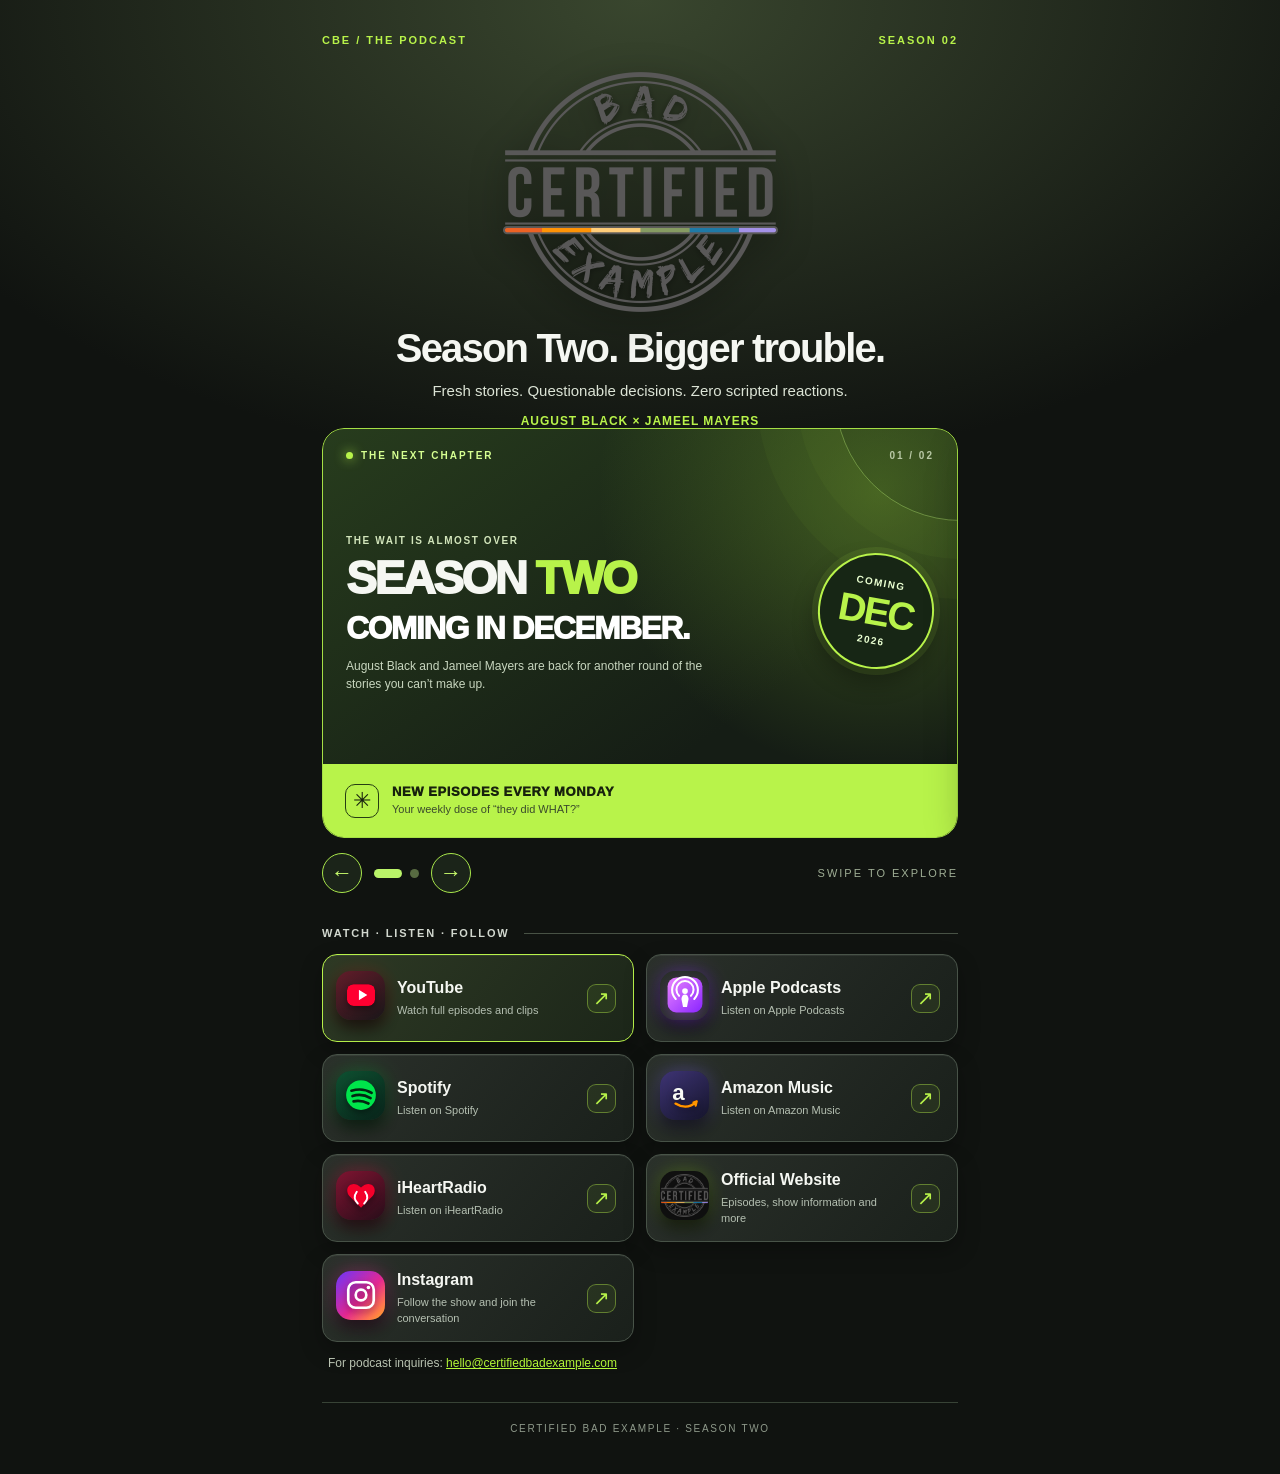
==== commit e003d5a0: "Add files via upload" ====
--- a/links/index.html
+++ b/links/index.html
@@ -63,4 +63,4 @@
 .season-track .season-one-cta:hover{transform:translateY(-2px)}
 @media(max-width:570px){.season-track>.season-feature{height:405px!important;min-height:405px!important;max-height:405px!important}.season-track .season-main{padding:14px 0!important;align-items:center}.season-track .season-one-cta{font-size:12px!important;min-height:48px!important;padding:11px 13px!important}.season-track .season-main h2{font-size:clamp(26px,7.1vw,40px)!important;line-height:1.04!important}.season-track .dec-stamp{width:72px;height:72px}.season-track .season-one-stamp{width:82px!important;height:82px!important}}
 @media(max-width:370px){.season-track>.season-feature{height:435px!important;min-height:435px!important;max-height:435px!important}.season-track .season-main h2{font-size:26px!important}}
-</style><style>@media(max-width:570px){.season-track .season-feature:has(a[href="season-one.html"]) .dec-stamp,.season-track .season-feature:has(a[href="season-one.html"]) .season-one-stamp{display:none!important}.season-track .season-feature:has(a[href="season-one.html"]) .season-main{justify-content:flex-start!important}.season-track .season-feature:has(a[href="season-one.html"]) .season-main>div:first-child{max-width:100%!important}}</style><style>.link-note{color:#bfc9b7;font-size:12px;line-height:1.5;margin:12px 6px 0;max-width:650px}</style></head><body><main class="wrap"><div class="eyebrow"><span>CBE / THE PODCAST</span><span>SEASON 02</span></div><header><img alt="Certified Bad Examples official logo" class="logo" src="[data-uri]